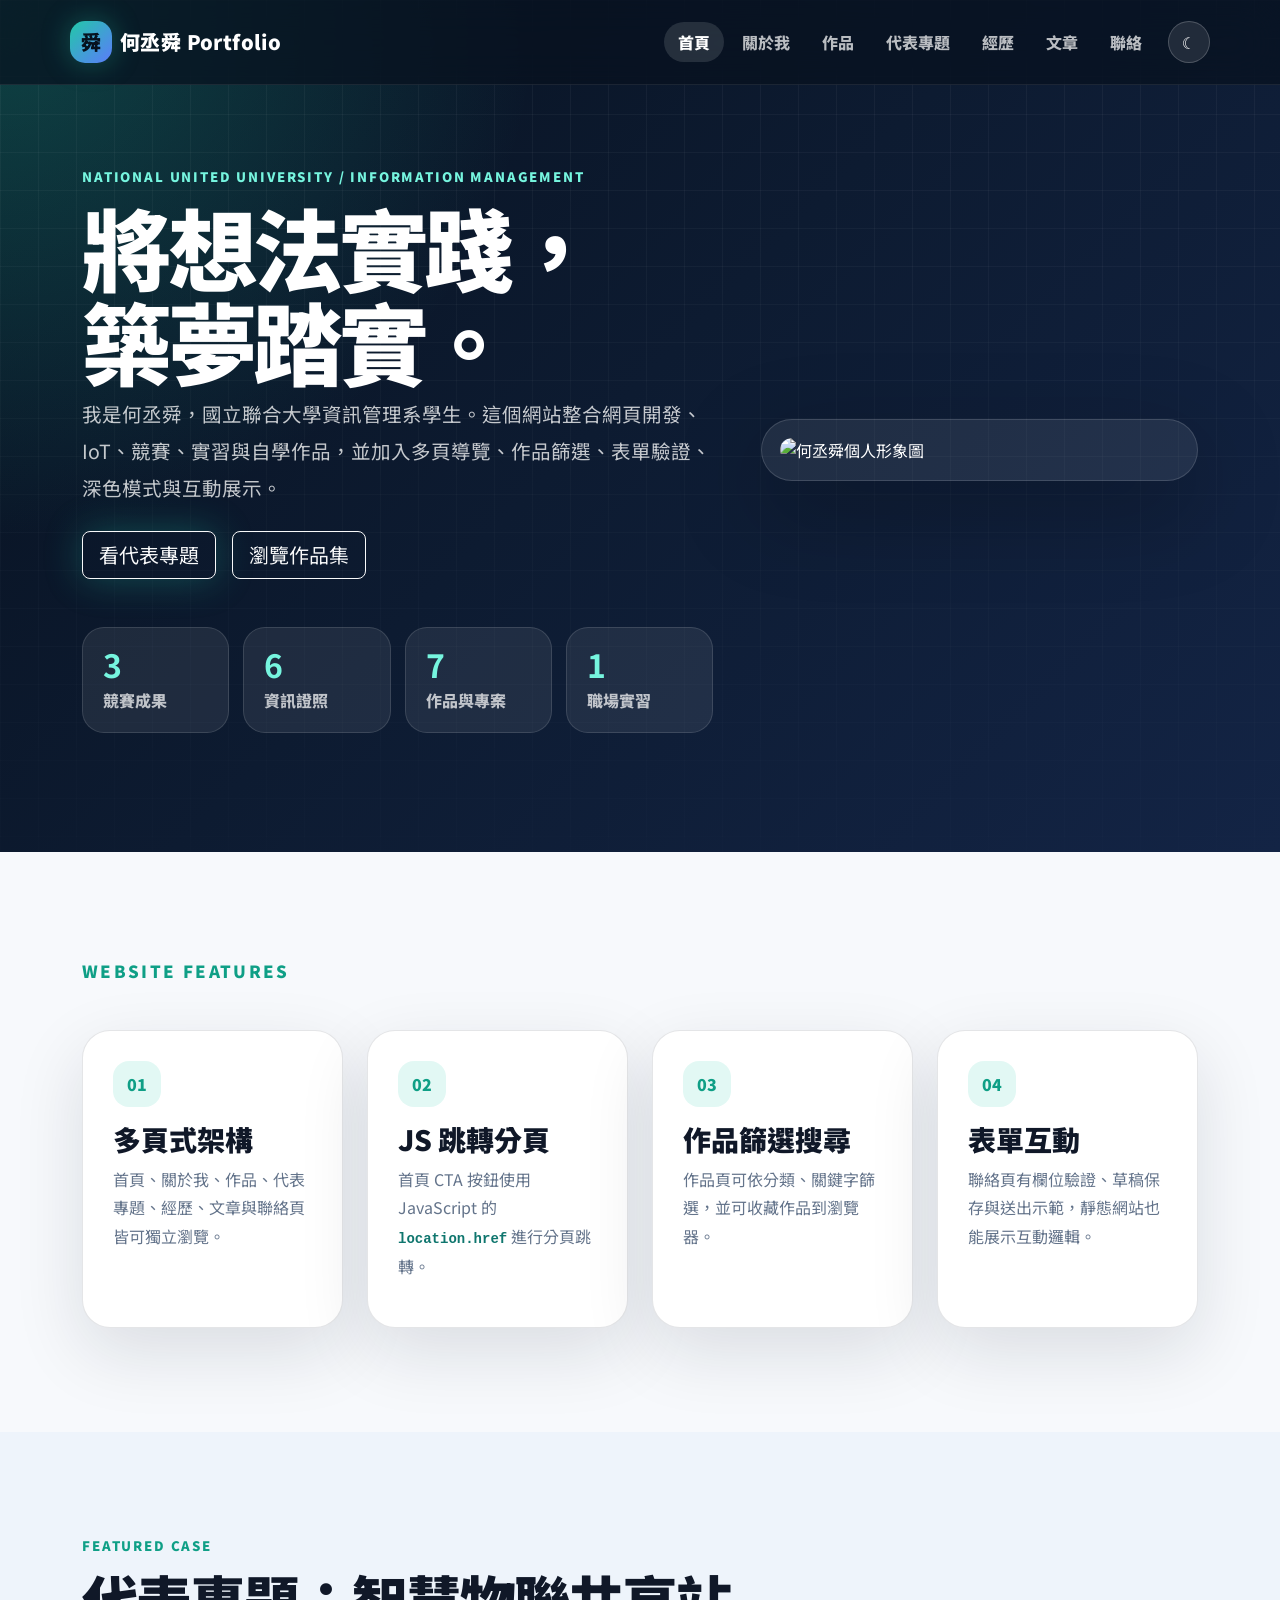
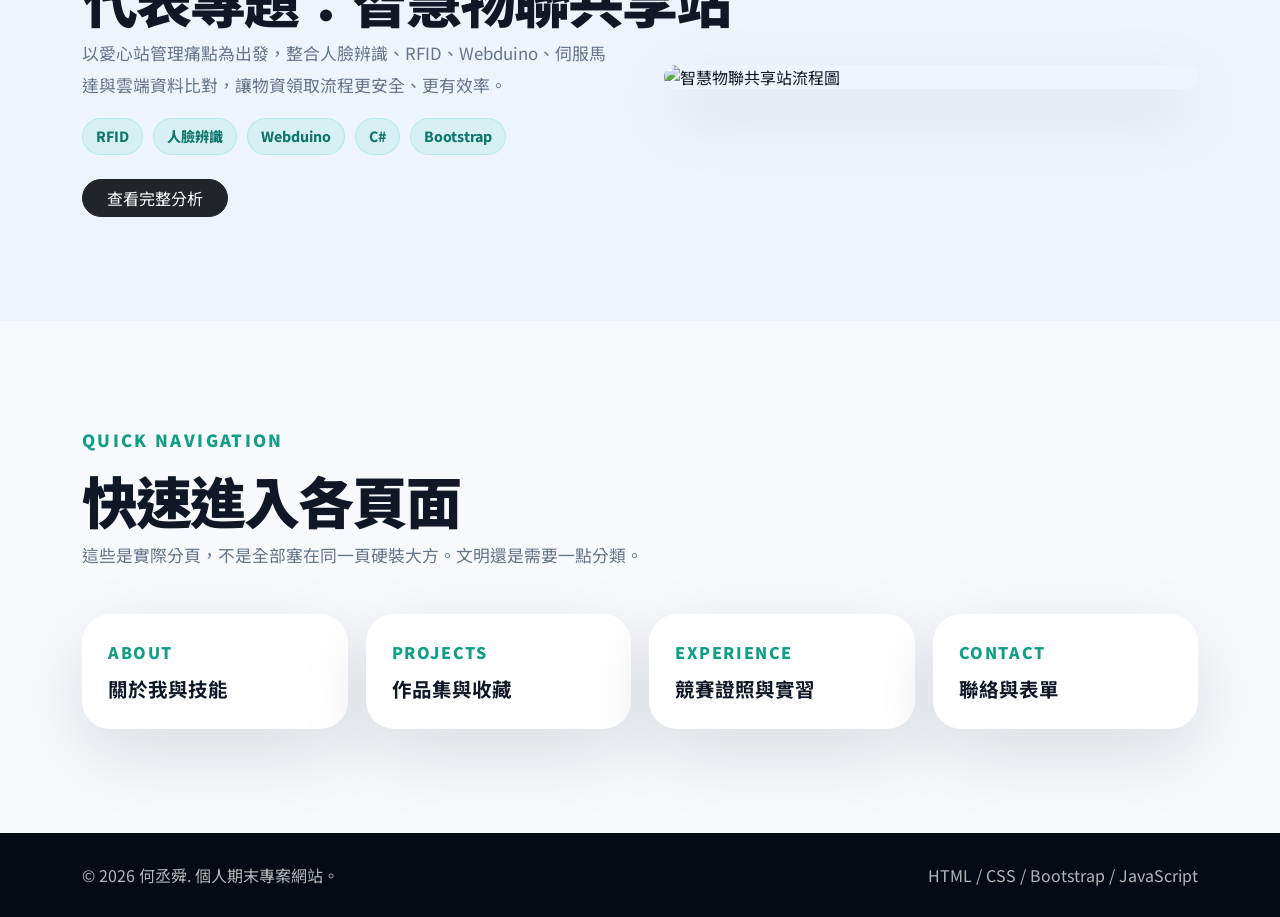
==== index.html @ 5446645c "Add files via upload" ====
<!DOCTYPE html>
<html lang="zh-Hant">
<head>
  <meta charset="UTF-8">
  <meta name="viewport" content="width=device-width, initial-scale=1.0">
  <meta name="description" content="何丞舜的個人網站，展示資管學習歷程、網頁開發、IoT、競賽、實習與專題作品。">
  <title>何丞舜｜個人作品集 Portfolio</title>
  <link rel="icon" type="image/svg+xml" href="images/profile.svg">
  <link href="https://cdn.jsdelivr.net/npm/bootstrap@5.3.5/dist/css/bootstrap.min.css" rel="stylesheet">
  <link rel="preconnect" href="https://fonts.googleapis.com">
  <link rel="preconnect" href="https://fonts.gstatic.com" crossorigin>
  <link href="https://fonts.googleapis.com/css2?family=Noto+Sans+TC:wght@400;500;700;900&display=swap" rel="stylesheet">
  <link rel="stylesheet" href="style.css">
</head>
<body class="" data-current-page="index.html">
  <a class="skip-link" href="#mainContent">跳到主要內容</a>
  <header class="site-header fixed-top" id="top">
    <nav class="navbar navbar-expand-lg container-xl py-3" aria-label="主選單">
      <a class="navbar-brand d-flex align-items-center gap-2" href="index.html" aria-label="回到首頁">
        <span class="brand-mark">舜</span>
        <span class="brand-text">何丞舜 Portfolio</span>
      </a>
      <button class="navbar-toggler" type="button" data-bs-toggle="collapse" data-bs-target="#mainNav" aria-controls="mainNav" aria-expanded="false" aria-label="切換導覽列">
        <span class="navbar-toggler-icon"></span>
      </button>
      <div class="collapse navbar-collapse" id="mainNav">
        <ul class="navbar-nav ms-auto align-items-lg-center gap-lg-1">
          <li class="nav-item"><a class="nav-link" href="index.html" data-page="index.html">首頁</a></li>
<li class="nav-item"><a class="nav-link" href="about.html" data-page="about.html">關於我</a></li>
<li class="nav-item"><a class="nav-link" href="projects.html" data-page="projects.html">作品</a></li>
<li class="nav-item"><a class="nav-link" href="project-iot.html" data-page="project-iot.html">代表專題</a></li>
<li class="nav-item"><a class="nav-link" href="experience.html" data-page="experience.html">經歷</a></li>
<li class="nav-item"><a class="nav-link" href="articles.html" data-page="articles.html">文章</a></li>
<li class="nav-item"><a class="nav-link" href="contact.html" data-page="contact.html">聯絡</a></li>
          <li class="nav-item ms-lg-2"><button class="theme-toggle" id="themeToggle" type="button" aria-label="切換深色與亮色模式">☾</button></li>
        </ul>
      </div>
    </nav>
  </header>
  <main id="mainContent">

    <section class="hero-section page-hero index-hero">
      <div class="hero-bg" aria-hidden="true"></div>
      <div class="container-xl position-relative">
        <div class="row min-vh-100 align-items-center g-5 pt-5">
          <div class="col-lg-7 reveal">
            <p class="eyebrow">National United University / Information Management</p>
            <h1 class="hero-title">將想法實踐，<br>築夢踏實。</h1>
            <p class="hero-lead">我是何丞舜，國立聯合大學資訊管理系學生。這個網站整合網頁開發、IoT、競賽、實習與自學作品，並加入多頁導覽、作品篩選、表單驗證、深色模式與互動展示。</p>
            <div class="d-flex flex-wrap gap-3 mt-4">
              <button class="btn  btn-outline-light btn-lg glow-btn" data-go="project-iot.html" type="button">看代表專題</button>
              <button class="btn btn-outline-light btn-lg" data-go="projects.html" type="button">瀏覽作品集</button>
            </div>
            <div class="hero-stats mt-5" aria-label="作品統計">
              <article><strong data-count="3">0</strong><span>競賽成果</span></article>
              <article><strong data-count="6">0</strong><span>資訊證照</span></article>
              <article><strong data-count="7">0</strong><span>作品與專案</span></article>
              <article><strong data-count="1">0</strong><span>職場實習</span></article>
            </div>
          </div>
          <div class="col-lg-5 reveal delay-1">
            <div class="profile-card">
              <img src="images/profile (2).jpg" alt="何丞舜個人形象圖" class="img-fluid rounded-4">
            </div>
          </div>
        </div>
      </div>
    </section>

    <section class="section-pad" id="quickStart">
      <div class="container-xl">
        <div class="section-heading reveal">
          <p class="eyebrow dark">Website Features</p>
        </div>
        <div class="row g-4">
          <div class="col-md-6 col-xl-3 reveal"><article class="glass-card h-100"><span class="card-icon">01</span><h3>多頁式架構</h3><p>首頁、關於我、作品、代表專題、經歷、文章與聯絡頁皆可獨立瀏覽。</p></article></div>
          <div class="col-md-6 col-xl-3 reveal delay-1"><article class="glass-card h-100"><span class="card-icon">02</span><h3>JS 跳轉分頁</h3><p>首頁 CTA 按鈕使用 JavaScript 的 <code>location.href</code> 進行分頁跳轉。</p></article></div>
          <div class="col-md-6 col-xl-3 reveal delay-2"><article class="glass-card h-100"><span class="card-icon">03</span><h3>作品篩選搜尋</h3><p>作品頁可依分類、關鍵字篩選，並可收藏作品到瀏覽器。</p></article></div>
          <div class="col-md-6 col-xl-3 reveal delay-3"><article class="glass-card h-100"><span class="card-icon">04</span><h3>表單互動</h3><p>聯絡頁有欄位驗證、草稿保存與送出示範，靜態網站也能展示互動邏輯。</p></article></div>
        </div>
      </div>
    </section>

    <section class="section-pad muted-section">
      <div class="container-xl">
        <div class="row g-5 align-items-center">
          <div class="col-lg-6 reveal">
            <p class="eyebrow dark">Featured Case</p>
            <h2 class="text-nowrap">代表專題：智慧物聯共享站</h2>
            <p class="lead-text">以愛心站管理痛點為出發，整合人臉辨識、RFID、Webduino、伺服馬達與雲端資料比對，讓物資領取流程更安全、更有效率。</p>
            <div class="tech-tags dark-tags mb-4"><span>RFID</span><span>人臉辨識</span><span>Webduino</span><span>C#</span><span>Bootstrap</span></div>
            <button class="btn btn-dark rounded-pill px-4" data-go="project-iot.html" type="button">查看完整分析</button>
          </div>
          <div class="col-lg-6 reveal delay-1">
            <img src="images/iot-station.jpg" class="img-fluid rounded-4 shadow-soft" alt="智慧物聯共享站流程圖">
          </div>
        </div>
      </div>
    </section>

    <section class="section-pad">
      <div class="container-xl">
        <div class="section-heading reveal">
          <p class="eyebrow dark">Quick Navigation</p>
          <h2>快速進入各頁面</h2>
          <p>這些是實際分頁，不是全部塞在同一頁硬裝大方。文明還是需要一點分類。</p>
        </div>
        <div class="quick-grid reveal">
          <button class="quick-card" data-go="about.html" type="button"><span>About</span><strong>關於我與技能</strong></button>
          <button class="quick-card" data-go="projects.html" type="button"><span>Projects</span><strong>作品集與收藏</strong></button>
          <button class="quick-card" data-go="experience.html" type="button"><span>Experience</span><strong>競賽證照與實習</strong></button>
          <button class="quick-card" data-go="contact.html" type="button"><span>Contact</span><strong>聯絡與表單</strong></button>
        </div>
      </div>
    </section>

  </main>
  <footer class="site-footer">
    <div class="container-xl d-flex flex-column flex-md-row justify-content-between gap-3">
      <p class="mb-0">© 2026 何丞舜. 個人期末專案網站。</p>
      <p class="mb-0">HTML / CSS / Bootstrap / JavaScript</p>
    </div>
  </footer>
  <button class="back-to-top" id="backToTop" type="button" aria-label="回到頁首">↑</button>
  <script src="https://cdn.jsdelivr.net/npm/bootstrap@5.3.5/dist/js/bootstrap.bundle.min.js"></script>
  <script src="script.js"></script>
</body>
</html>
---- style.css ----
:root {
  --bg: #f7f9fc;
  --surface: #ffffff;
  --surface-2: #eef4fb;
  --text: #101828;
  --muted: #64748b;
  --line: rgba(15, 23, 42, .11);
  --primary: #22c8a8;
  --primary-2: #5b7cfa;
  --warning: #f59e0b;
  --dark: #07111f;
  --dark-2: #0f172a;
  --radius: 28px;
  --shadow: 0 24px 70px rgba(15, 23, 42, .12);
}

[data-theme="dark"] {
  --bg: #07111f;
  --surface: #0f172a;
  --surface-2: #111c2f;
  --text: #e5edf7;
  --muted: #9aa8bd;
  --line: rgba(255,255,255,.12);
  --shadow: 0 24px 70px rgba(0,0,0,.3);
}

* { box-sizing: border-box; }
html { scroll-behavior: smooth; }
body {
  margin: 0;
  font-family: "Noto Sans TC", system-ui, -apple-system, BlinkMacSystemFont, "Segoe UI", sans-serif;
  background: var(--bg);
  color: var(--text);
  overflow-x: hidden;
}
a { color: inherit; text-decoration: none; }
img { max-width: 100%; display: block; }
code { color: #0f766e; font-weight: 800; }

.skip-link {
  position: fixed;
  left: 12px;
  top: 12px;
  z-index: 2000;
  padding: 10px 14px;
  background: var(--primary);
  color: #06121f;
  border-radius: 999px;
  font-weight: 900;
  transform: translateY(-150%);
}
.skip-link:focus { transform: translateY(0); }

.site-header {
  backdrop-filter: blur(20px);
  background: rgba(7, 17, 31, .72);
  border-bottom: 1px solid rgba(255,255,255,.08);
}
.site-header .navbar-toggler {
/* --- Bootstrap: Navbar (使用 Bootstrap 導覽列類名) --- */
/* 說明：覆寫 .navbar-toggler 的預設樣式以符合主題配色與 icon 反轉 */
  border-color: rgba(255,255,255,.35);
  filter: invert(1);
}
.brand-mark {
  width: 42px;
  height: 42px;
  display: grid;
  place-items: center;
  border-radius: 15px;
  color: #06121f;
  font-weight: 900;
  background: linear-gradient(135deg, var(--primary), var(--primary-2));
  box-shadow: 0 0 28px rgba(34, 200, 168, .34);
}
.brand-text { color: #fff; font-weight: 900; letter-spacing: .02em; }
.navbar .nav-link {
  color: rgba(255,255,255,.72);
  font-weight: 800;
  border-radius: 999px;
  padding-inline: 14px !important;
}
.navbar .nav-link:hover,
.navbar .nav-link.active { color: #fff; background: rgba(255,255,255,.12); }
.theme-toggle {
  width: 42px;
  height: 42px;
  border: 1px solid rgba(255,255,255,.2);
  border-radius: 50%;
  color: #fff;
  background: rgba(255,255,255,.1);
  font-weight: 900;
}

.hero-section, .sub-hero {
  position: relative;
  overflow: hidden;
  color: #fff;
  background:
    radial-gradient(circle at top left, rgba(34,200,168,.28), transparent 35%),
    linear-gradient(135deg, #07111f 0%, #0d1b31 48%, #132445 100%);
}
.hero-bg {
  position: absolute;
  inset: 0;
  background-image:
    linear-gradient(rgba(255,255,255,.05) 1px, transparent 1px),
    linear-gradient(90deg, rgba(255,255,255,.05) 1px, transparent 1px);
  background-size: 38px 38px;
  mask-image: linear-gradient(to bottom, rgba(0,0,0,.9), rgba(0,0,0,.18));
}
.sub-hero { padding: 150px 0 80px; }
.dark-sub-hero {
  background:
    radial-gradient(circle at 85% 10%, rgba(91,124,250,.28), transparent 30%),
    linear-gradient(135deg, #050b14, #0f172a);
}
.sub-hero h1, .hero-title {
  max-width: 980px;
  font-weight: 900;
  letter-spacing: -.05em;
  line-height: 1.05;
}
.hero-title { font-size: clamp(2.55rem, 7vw, 5.9rem); }
.sub-hero h1 { font-size: clamp(2.35rem, 6vw, 4.9rem); }
.hero-lead, .sub-hero p:not(.eyebrow) {
  max-width: 760px;
  color: rgba(255,255,255,.76);
  font-size: clamp(1.05rem, 2vw, 1.22rem);
  line-height: 1.9;
}
.eyebrow {
  margin-bottom: 12px;
  color: #76f5df;
  font-weight: 900;
  text-transform: uppercase;
  letter-spacing: .14em;
  font-size: .82rem;
}
.eyebrow.dark { color: #0f9f86; }
.btn-primary {
/* --- Bootstrap: btn-primary 變數覆寫 --- */
/* 使用 `--bs-btn-*` 變數覆寫 Bootstrap 預設按鈕樣式以符合主題 */
  --bs-btn-bg: linear-gradient(135deg, var(--primary), var(--primary-2));
  --bs-btn-border-color: transparent;
  --bs-btn-color: #06121f;
  --bs-btn-hover-color: #06121f;
  border: 0;
  font-weight: 900;
}
.glow-btn { box-shadow: 0 0 38px rgba(34,200,168,.3); }
.hero-stats {
  display: grid;
  grid-template-columns: repeat(4, minmax(0, 1fr));
  gap: 14px;
}
.hero-stats article {
  min-width: 0;
  padding: 20px;
  border-radius: 22px;
  background: rgba(255,255,255,.08);
  border: 1px solid rgba(255,255,255,.12);
}
.hero-stats strong { display: block; font-size: 2rem; color: #76f5df; line-height: 1; }
.hero-stats span { display: block; margin-top: 8px; color: rgba(255,255,255,.72); font-weight: 800; }
.profile-card {
  position: relative;
  padding: 18px;
  border-radius: 36px;
  background: rgba(255,255,255,.08);
  border: 1px solid rgba(255,255,255,.14);
  box-shadow: 0 28px 90px rgba(0,0,0,.28);
}
.profile-chip {
  position: absolute;
  right: 6px;
  bottom: 34px;
  padding: 12px 18px;
  border-radius: 999px;
  color: #06121f;
  background: #fff;
  font-weight: 900;
  box-shadow: var(--shadow);
}

.section-pad { padding: 104px 0; }
.muted-section { background: var(--surface-2); }
.dark-section {
  background:
    radial-gradient(circle at 10% 10%, rgba(34,200,168,.18), transparent 30%),
    linear-gradient(135deg, #050b14, #0f172a);
  color: #fff;
}
.section-heading { max-width: 820px; margin-bottom: 42px; }
.section-heading.text-center { margin-inline: auto; }
.section-heading h2,
.section-pad h2 {
  font-size: clamp(2rem, 4.6vw, 3.5rem);
  font-weight: 900;
  letter-spacing: -.035em;
  line-height: 1.12;
}
.section-heading p, .lead-text { color: var(--muted); line-height: 1.9; font-size: 1.05rem; }
.dark-section .lead-text, .light-heading p { color: rgba(255,255,255,.72); }

.glass-card,
.feature-card,
.project-card,
.skill-panel,
.table-card,
.article-card,
.contact-panel,
.tool-panel,
.process-card,
.quick-card {
  background: var(--surface);
  border: 1px solid var(--line);
  border-radius: var(--radius);
  box-shadow: var(--shadow);
}
.glass-card { padding: 30px; }
.glass-card h3,
.feature-card h3,
.project-card h3,
.process-card h3,
.article-card h3 { font-weight: 900; }
.glass-card p,
.feature-card p,
.project-card p,
.process-card p,
.article-card p { color: var(--muted); line-height: 1.8; }
.card-icon {
  display: inline-flex;
  align-items: center;
  justify-content: center;
  min-width: 46px;
  height: 46px;
  padding: 0 14px;
  border-radius: 16px;
  margin-bottom: 16px;
  background: rgba(34,200,168,.13);
  color: #0f9f86;
  font-weight: 900;
}
.shadow-soft { box-shadow: var(--shadow); }
.quick-grid {
  display: grid;
  grid-template-columns: repeat(4, minmax(0, 1fr));
  gap: 18px;
}
.quick-card {
  text-align: left;
  padding: 26px;
  border: 0;
  transition: transform .25s ease, box-shadow .25s ease;
}
.quick-card:hover { transform: translateY(-6px); box-shadow: 0 30px 80px rgba(15,23,42,.18); }
.quick-card span { color: #0f9f86; font-weight: 900; text-transform: uppercase; letter-spacing: .1em; }
.quick-card strong { display: block; margin-top: 10px; font-size: 1.22rem; }

.tech-tags, .mini-tags { display: flex; flex-wrap: wrap; gap: 10px; }
.tech-tags span, .mini-tags span {
  border-radius: 999px;
  padding: 7px 13px;
  font-weight: 800;
  font-size: .88rem;
  background: rgba(45,212,191,.14);
  color: #99f6e4;
  border: 1px solid rgba(45,212,191,.18);
}
.dark-tags span { color: #0f766e; background: rgba(45,212,191,.12); border-color: rgba(45,212,191,.22); }

.skill-panel { padding: clamp(24px, 4vw, 34px); }
.skill-item {
  display: grid;
  grid-template-columns: minmax(170px, 240px) 1fr 48px;
  gap: 16px;
  align-items: center;
  margin-bottom: 22px;
  font-weight: 800;
}
.skill-item:last-child { margin-bottom: 0; }
.bar { height: 14px; border-radius: 999px; background: rgba(148,163,184,.22); overflow: hidden; }
.bar i { display: block; height: 100%; width: var(--w); border-radius: inherit; background: linear-gradient(90deg, var(--primary), var(--primary-2)); transform-origin: left; animation: growBar 1.1s ease both; }
@keyframes growBar { from { transform: scaleX(0); } to { transform: scaleX(1); } }

.process-grid, .case-grid {
  display: grid;
  grid-template-columns: repeat(3, minmax(0, 1fr));
  gap: 20px;
}
.case-grid { grid-template-columns: repeat(4, minmax(0, 1fr)); }
.process-card, .article-card { padding: 30px; }
.process-card span, .article-card span { color: #0f9f86; font-weight: 900; }
.case-card, .interactive-lab {
  padding: 28px;
  border-radius: var(--radius);
  background: rgba(255,255,255,.06);
  border: 1px solid rgba(255,255,255,.12);
  backdrop-filter: blur(14px);
}
.case-card span { color: #67e8f9; font-weight: 900; letter-spacing: .1em; }
.case-card h3 { font-weight: 900; margin: 10px 0; }
.case-card p { color: rgba(255,255,255,.72); margin: 0; }
.light-card { background: var(--surface); color: var(--text); border-color: var(--line); }
.light-card span { color: #0f9f86; }
.light-card p { color: var(--muted); }
.interactive-lab {
  display: grid;
  grid-template-columns: 1.1fr .85fr 1.25fr;
  gap: 24px;
  align-items: center;
}
.lab-buttons { display: flex; flex-wrap: wrap; gap: 10px; }
.lab-btn, .filter-btn {
  border: 0;
  border-radius: 999px;
  padding: 11px 18px;
  font-weight: 900;
  background: rgba(255,255,255,.1);
  color: #dbeafe;
}
.lab-btn.active,
.filter-btn.active { background: linear-gradient(135deg, var(--primary), var(--primary-2)); color: #06121f; }
.lab-output { padding: 22px; border-radius: 22px; background: rgba(15,23,42,.72); border: 1px solid rgba(255,255,255,.1); }
.lab-output h3 { font-weight: 900; }
.lab-output p { color: rgba(255,255,255,.72); margin-bottom: 0; }

.tool-panel {
  padding: 22px;
  display: grid;
  grid-template-columns: minmax(220px, 1fr) auto auto;
  gap: 18px;
  align-items: end;
  margin-bottom: 18px;
}
.search-box label { display: block; font-weight: 900; margin-bottom: 8px; }
.search-box input,
.demo-form input,
.demo-form select,
.demo-form textarea {
  width: 100%;
  border: 1px solid var(--line);
  border-radius: 18px;
  padding: 14px 16px;
  background: var(--surface-2);
  color: var(--text);
  outline: none;
}
.search-box input:focus,
.demo-form input:focus,
.demo-form select:focus,
.demo-form textarea:focus { border-color: rgba(34,200,168,.7); box-shadow: 0 0 0 4px rgba(34,200,168,.13); }
.filter-bar { display: flex; flex-wrap: wrap; gap: 10px; }
.filter-btn { color: var(--text); background: var(--surface); border: 1px solid var(--line); }
.result-count { color: var(--muted); font-weight: 800; }
.favorite-note { color: var(--muted); font-weight: 800; margin-bottom: 18px; }
.project-card { position: relative; overflow: hidden; height: 100%; transition: transform .25s ease, box-shadow .25s ease; }
.project-card:hover { transform: translateY(-8px); box-shadow: 0 30px 90px rgba(15,23,42,.18); }
.project-card img { width: 100%; aspect-ratio: 16 / 10; object-fit: cover; background: var(--surface-2); }
.project-body { padding: 24px; }
.project-type { color: #0f9f86; font-weight: 900; font-size: .86rem; text-transform: uppercase; }
.mini-tags span { color: #0f766e; background: rgba(45,212,191,.12); border-color: rgba(45,212,191,.2); }
.project-item.hide { display: none; }
.favorite-btn {
  position: absolute;
  top: 14px;
  right: 14px;
  z-index: 2;
  width: 42px;
  height: 42px;
  border: 0;
  border-radius: 50%;
  background: rgba(255,255,255,.88);
  color: #0f172a;
  font-size: 1.25rem;
  font-weight: 900;
  box-shadow: 0 10px 25px rgba(0,0,0,.12);
}
.favorite-btn.active { color: #f59e0b; }
.text-btn {
  border: 0;
  padding: 0;
  color: #0f9f86;
  font-weight: 900;
  background: transparent;
}
.project-modal { border-radius: 28px; background: var(--surface); color: var(--text); border: 1px solid var(--line); }

.timeline { position: relative; padding-left: 28px; }
.timeline::before { content: ""; position: absolute; left: 8px; top: 10px; bottom: 10px; width: 2px; background: linear-gradient(var(--primary), var(--primary-2)); }
.timeline article { position: relative; padding: 0 0 28px 22px; }
.timeline article::before { content: ""; position: absolute; left: -25px; top: 10px; width: 18px; height: 18px; border-radius: 50%; background: var(--primary); box-shadow: 0 0 0 8px rgba(34,200,168,.13); }
.timeline span { color: #0f9f86; font-weight: 900; }
.timeline h3 { font-weight: 900; margin: 4px 0 6px; }
.timeline p { color: var(--muted); margin: 0; }
.table-card { padding: 22px; }
.table { --bs-table-bg: transparent; --bs-table-color: var(--text); --bs-table-hover-bg: rgba(45, 212, 191, .08); }
/* --- Bootstrap: table 變數覆寫（基於 Bootstrap table） --- */
.table caption { color: var(--muted); font-weight: 800; }
.table th { color: var(--text); white-space: nowrap; }
.gallery-img { width: 100%; aspect-ratio: 16/10; object-fit: cover; border-radius: 28px; box-shadow: 0 24px 70px rgba(0,0,0,.24); border: 1px solid rgba(255,255,255,.12); background: var(--surface); }

.reading-tools { display: flex; flex-wrap: wrap; gap: 12px; margin-bottom: 24px; }
.article-list.large-text .article-card p { font-size: 1.18rem; }
.article-list.focus-mode { max-width: 860px; margin-inline: auto; }
.article-list.focus-mode > div { width: 100%; flex: 0 0 100%; max-width: 100%; }

.contact-panel { padding: clamp(28px, 5vw, 56px); display: grid; grid-template-columns: .92fr 1.08fr; gap: 36px; align-items: start; }
.contact-links { display: grid; gap: 12px; margin-top: 24px; }
.contact-links a { padding: 16px 18px; border-radius: 18px; background: var(--surface-2); color: var(--text); font-weight: 800; }
.demo-form { display: grid; gap: 16px; }
.demo-form label { display: block; font-weight: 900; margin-bottom: 8px; }
.demo-form textarea { resize: vertical; min-height: 140px; }
.form-actions { display: flex; flex-wrap: wrap; gap: 12px; }
.demo-form button {
  border: 0;
  border-radius: 999px;
  padding: 12px 22px;
  font-weight: 900;
  background: linear-gradient(135deg, var(--primary), var(--primary-2));
  color: #06121f;
}
.demo-form .ghost-btn { background: var(--surface-2); color: var(--text); }
.form-notice { color: #0f9f86; font-weight: 800; margin: 0; }
.form-notice.error { color: #dc2626; }

.site-footer { padding: 30px 0; background: #050b14; color: rgba(255,255,255,.7); }
.back-to-top {
  position: fixed;
  right: 22px;
  bottom: 22px;
  width: 48px;
  height: 48px;
  border: 0;
  border-radius: 50%;
  background: linear-gradient(135deg, var(--primary), var(--primary-2));
  color: #06121f;
  font-weight: 900;
  opacity: 0;
  pointer-events: none;
  transform: translateY(12px);
  transition: .25s ease;
  z-index: 1000;
}
.back-to-top.show { opacity: 1; pointer-events: auto; transform: translateY(0); }

.reveal { opacity: 0; transform: translateY(28px); transition: opacity .75s ease, transform .75s ease; }
.reveal.show { opacity: 1; transform: translateY(0); }
.delay-1 { transition-delay: .1s; }
.delay-2 { transition-delay: .2s; }
.delay-3 { transition-delay: .3s; }

@media (prefers-reduced-motion: reduce) {
/* --- Accessibility: prefers-reduced-motion (停用動畫) --- */
  html { scroll-behavior: auto; }
  .reveal { opacity: 1; transform: none; transition: none; }
  .bar i { animation: none; }
}

@media (max-width: 1199.98px) {
/* --- 手刻 RWD: 自訂斷點群組（max-width） --- */
  .tool-panel { grid-template-columns: 1fr; align-items: stretch; }
  .quick-grid { grid-template-columns: repeat(2, minmax(0, 1fr)); }
}
@media (max-width: 991.98px) {
  .hero-stats { grid-template-columns: repeat(2, minmax(0, 1fr)); }
  .case-grid { grid-template-columns: repeat(2, minmax(0, 1fr)); }
  .process-grid { grid-template-columns: 1fr; }
  .interactive-lab, .contact-panel { grid-template-columns: 1fr; }
  .skill-item { grid-template-columns: 1fr; gap: 8px; }
  .profile-chip { position: static; margin-top: 14px; }
  .navbar-collapse { padding-top: 16px; }
}
@media (max-width: 575.98px) {
  .section-pad { padding: 76px 0; }
  .sub-hero { padding: 124px 0 62px; }
  .hero-stats { grid-template-columns: 1fr; }
  .case-grid { grid-template-columns: 1fr; }
  .quick-grid { grid-template-columns: 1fr; }
  .brand-text { font-size: .96rem; }
  .glass-card, .process-card, .article-card, .contact-panel, .tool-panel { border-radius: 22px; }
}
.detail-list { margin: 18px 0 0; padding-left: 1.25rem; color: var(--muted); line-height: 1.9; }
/* --- Custom: detail-list（手刻樣式） - 設定 marker 顏色與行距 --- */
.detail-list li::marker { color: #0f9f86; }


.quick-card {
  color: var(--text);
  font: inherit;
  cursor: pointer;
}

.quick-card strong {
  color: var(--text);
}

[data-theme="dark"] .quick-card {
  background: rgba(15, 23, 42, .92);
  border: 1px solid var(--line);
  color: var(--text);
}

[data-theme="dark"] .quick-card span {
  color: #76f5df;
}

[data-theme="dark"] .quick-card strong {
  color: #f8fafc;
}

[data-theme="dark"] .quick-card:hover {
  box-shadow: 0 30px 80px rgba(0, 0, 0, .45);
  border-color: rgba(45, 212, 191, .32);
}
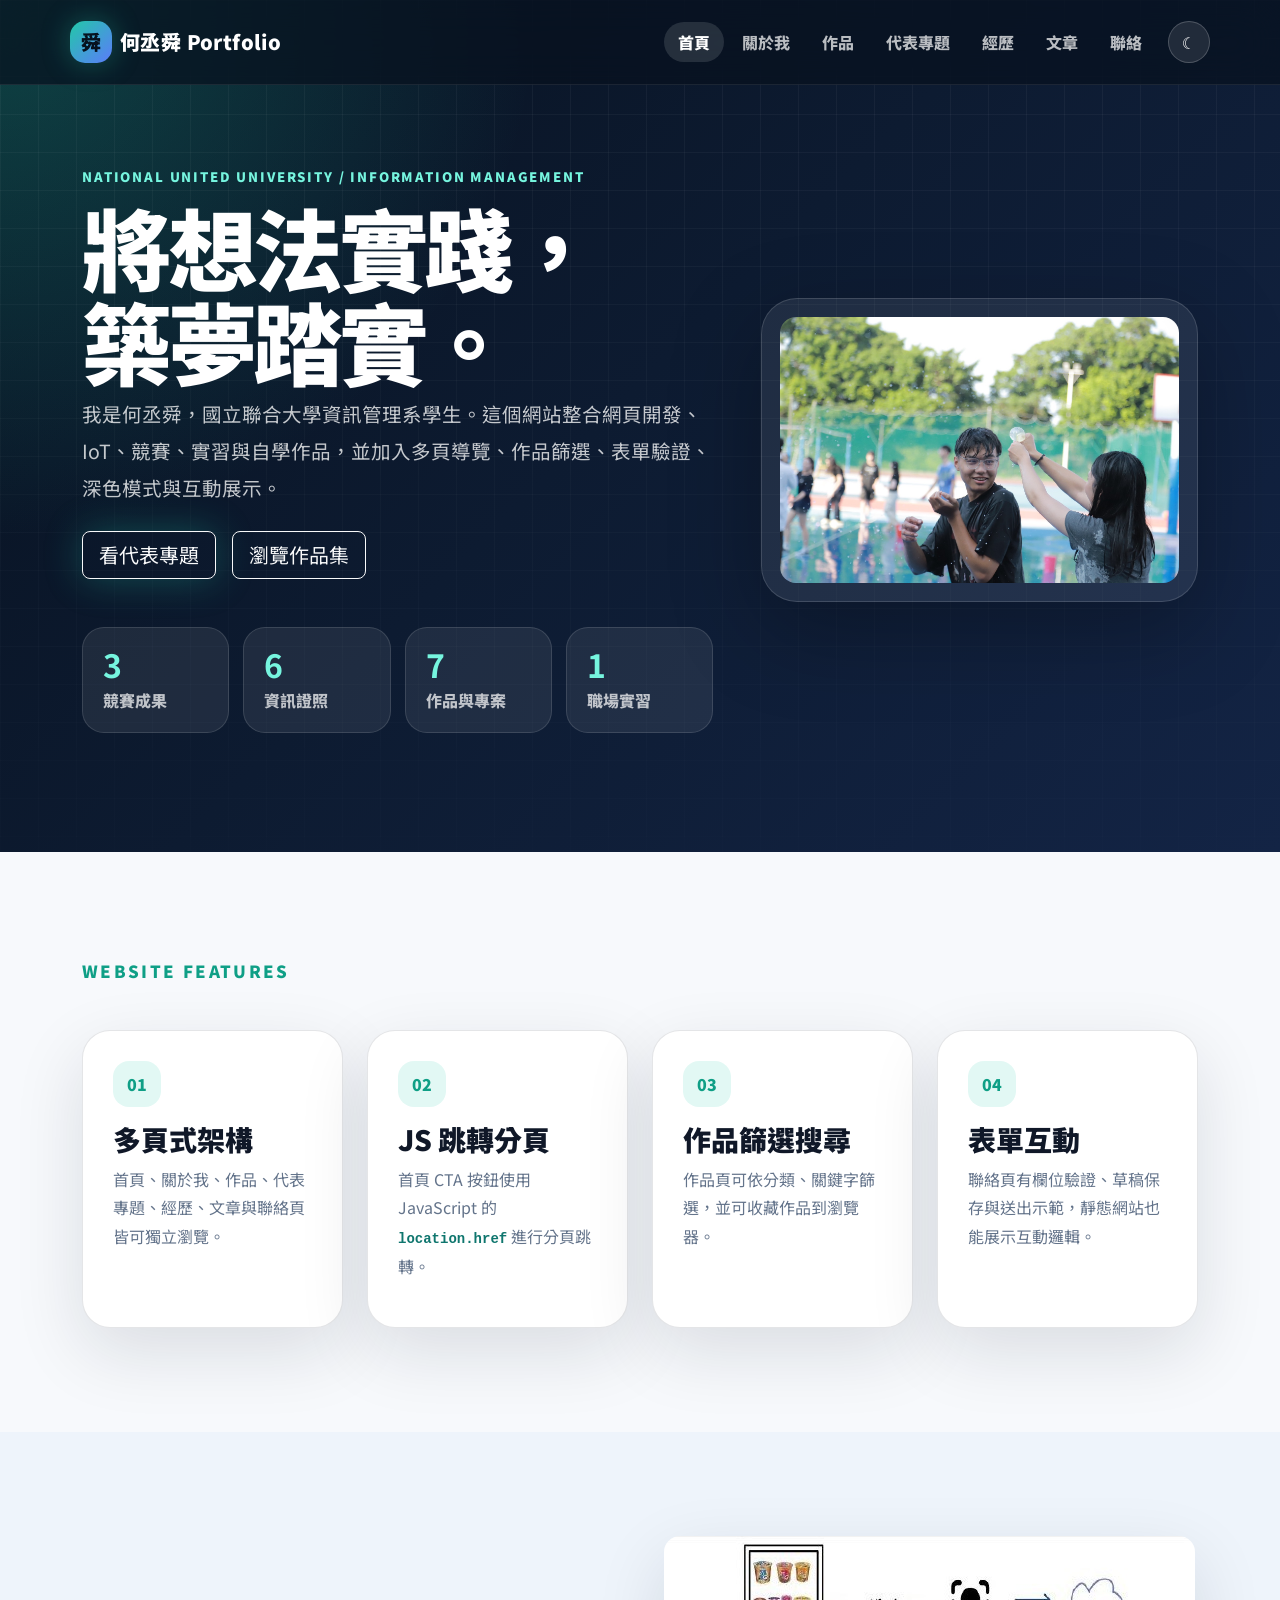
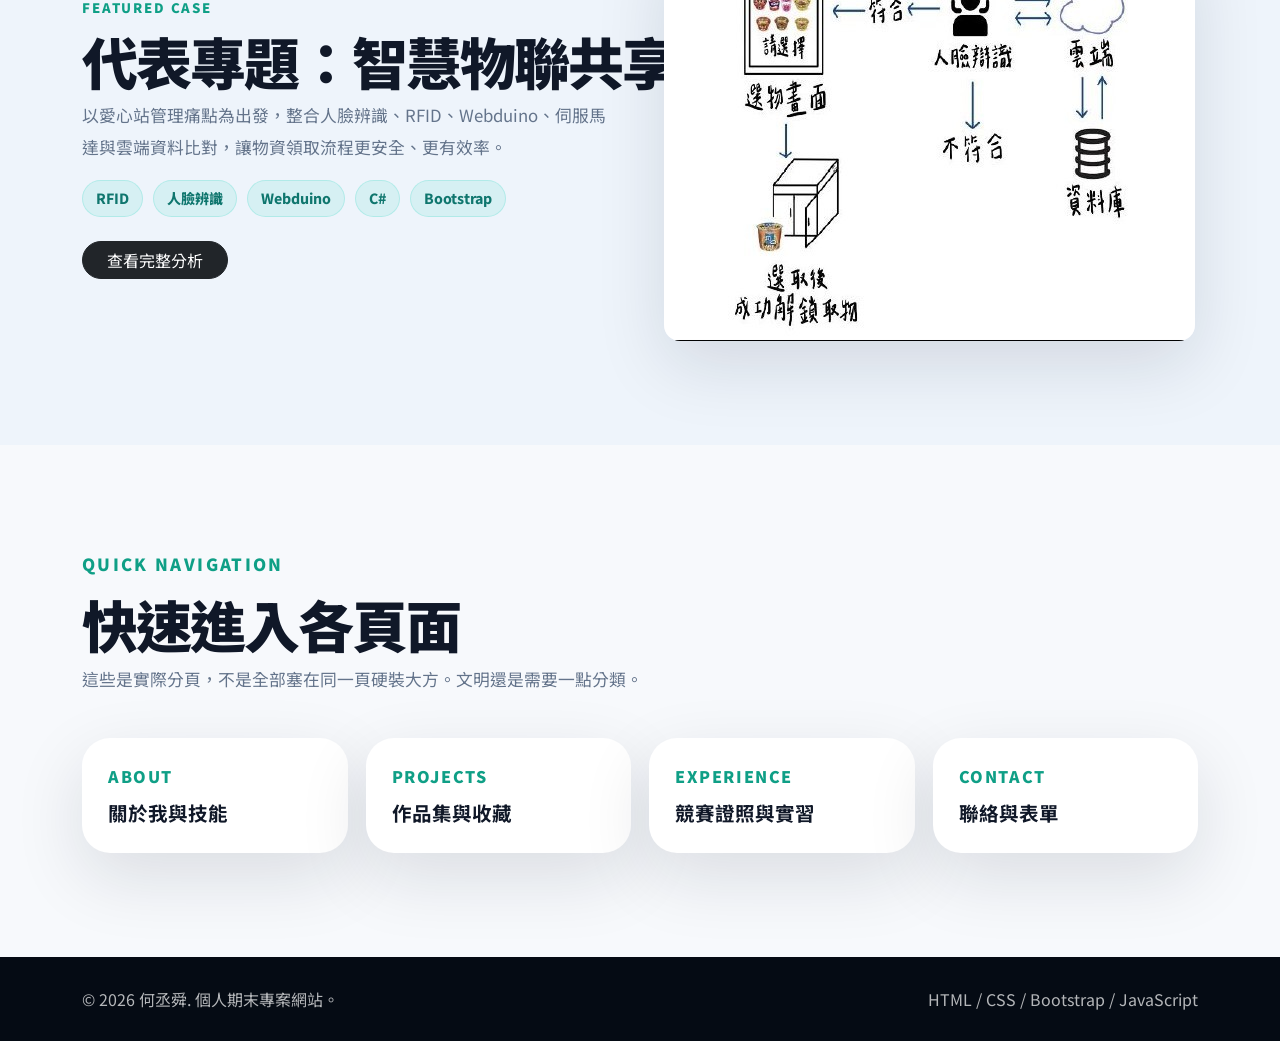
==== commit e0b1a0f8: "1" ====
--- a/index.html
+++ b/index.html
@@ -60,7 +60,7 @@
           </div>
           <div class="col-lg-5 reveal delay-1">
             <div class="profile-card">
-              <img src="images/profile (2).jpg" alt="何丞舜個人形象圖" class="img-fluid rounded-4">
+              <img src="images/profile (2).JPG" alt="何丞舜個人形象圖" class="img-fluid rounded-4">
             </div>
           </div>
         </div>
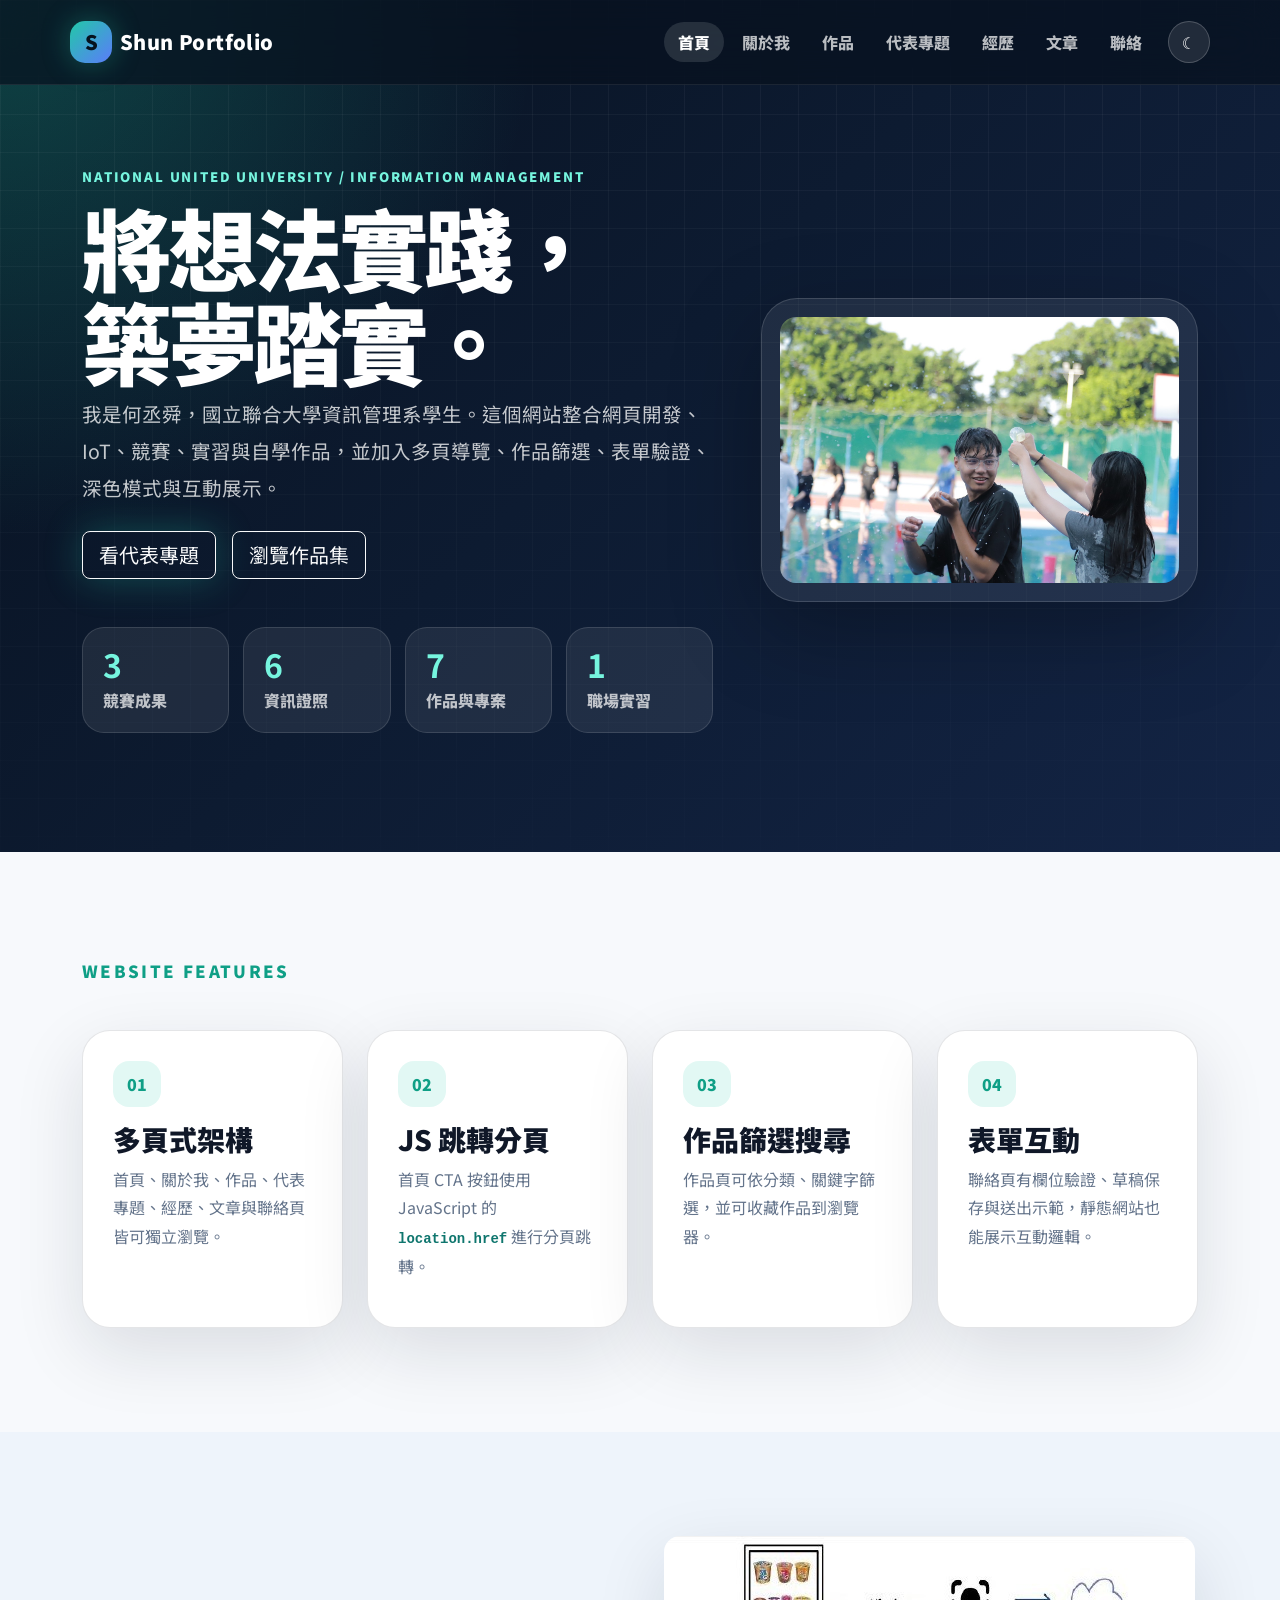
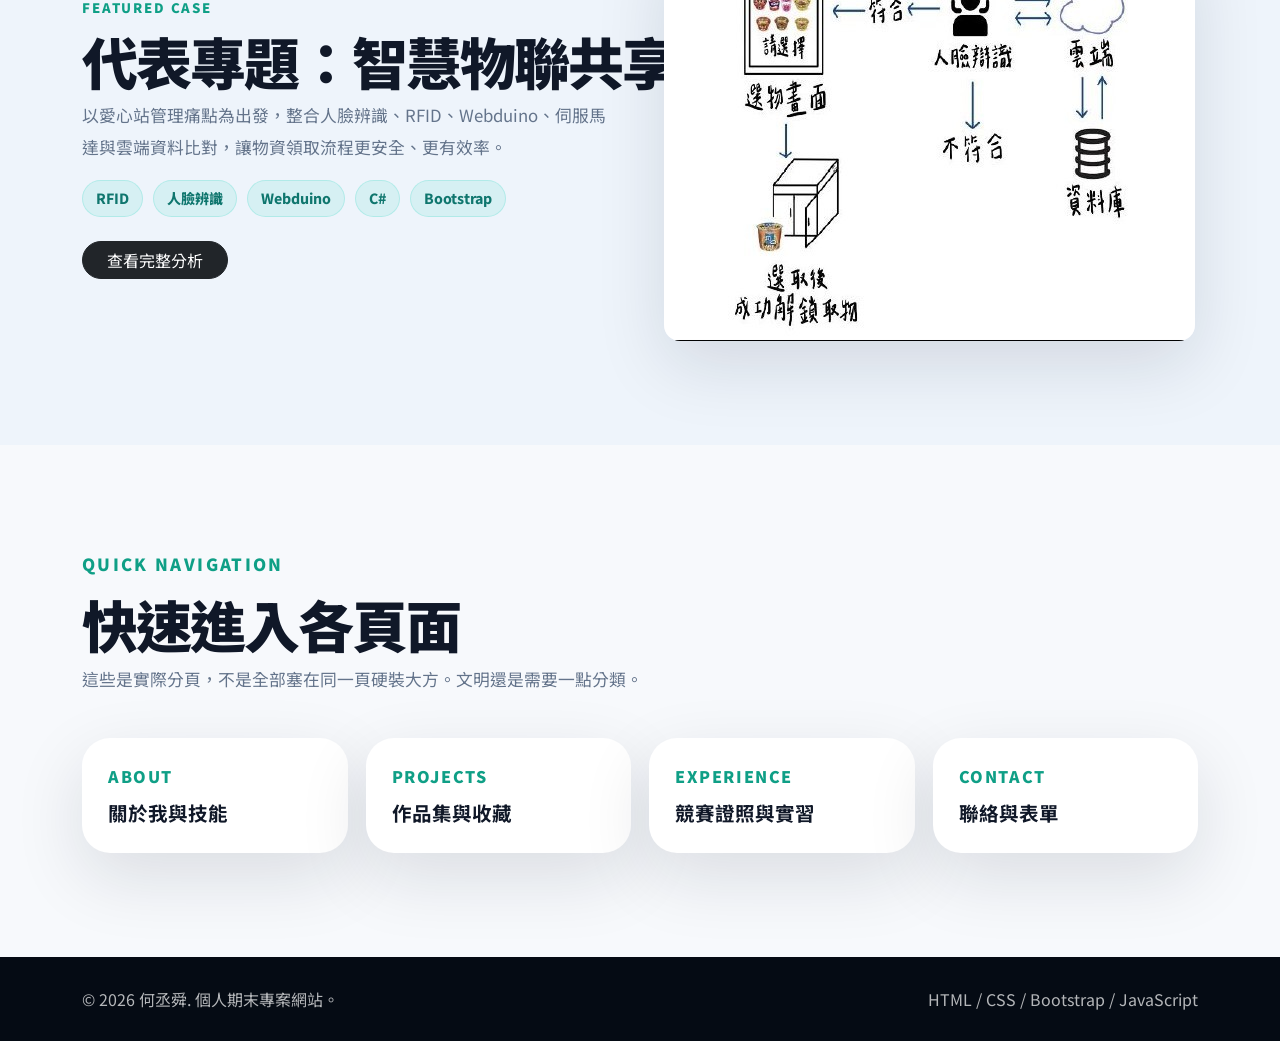
==== commit 69051acf: "1" ====
--- a/index.html
+++ b/index.html
@@ -3,8 +3,8 @@
 <head>
   <meta charset="UTF-8">
   <meta name="viewport" content="width=device-width, initial-scale=1.0">
-  <meta name="description" content="何丞舜的個人網站，展示資管學習歷程、網頁開發、IoT、競賽、實習與專題作品。">
-  <title>何丞舜｜個人作品集 Portfolio</title>
+  <meta name="description" content="Shun的個人網站，展示資管學習歷程、網頁開發、IoT、競賽、實習與專題作品。">
+  <title>Shun ｜個人作品集 Portfolio</title>
   <link rel="icon" type="image/svg+xml" href="images/profile.svg">
   <link href="https://cdn.jsdelivr.net/npm/bootstrap@5.3.5/dist/css/bootstrap.min.css" rel="stylesheet">
   <link rel="preconnect" href="https://fonts.googleapis.com">
@@ -17,8 +17,8 @@
   <header class="site-header fixed-top" id="top">
     <nav class="navbar navbar-expand-lg container-xl py-3" aria-label="主選單">
       <a class="navbar-brand d-flex align-items-center gap-2" href="index.html" aria-label="回到首頁">
-        <span class="brand-mark">舜</span>
-        <span class="brand-text">何丞舜 Portfolio</span>
+        <span class="brand-mark">S</span>
+        <span class="brand-text">Shun Portfolio</span>
       </a>
       <button class="navbar-toggler" type="button" data-bs-toggle="collapse" data-bs-target="#mainNav" aria-controls="mainNav" aria-expanded="false" aria-label="切換導覽列">
         <span class="navbar-toggler-icon"></span>
@@ -60,7 +60,7 @@
           </div>
           <div class="col-lg-5 reveal delay-1">
             <div class="profile-card">
-              <img src="images/profile (2).JPG" alt="何丞舜個人形象圖" class="img-fluid rounded-4">
+              <img src="./images/profile1.jpg" alt="何丞舜個人形象圖" class="img-fluid rounded-4">
             </div>
           </div>
         </div>
